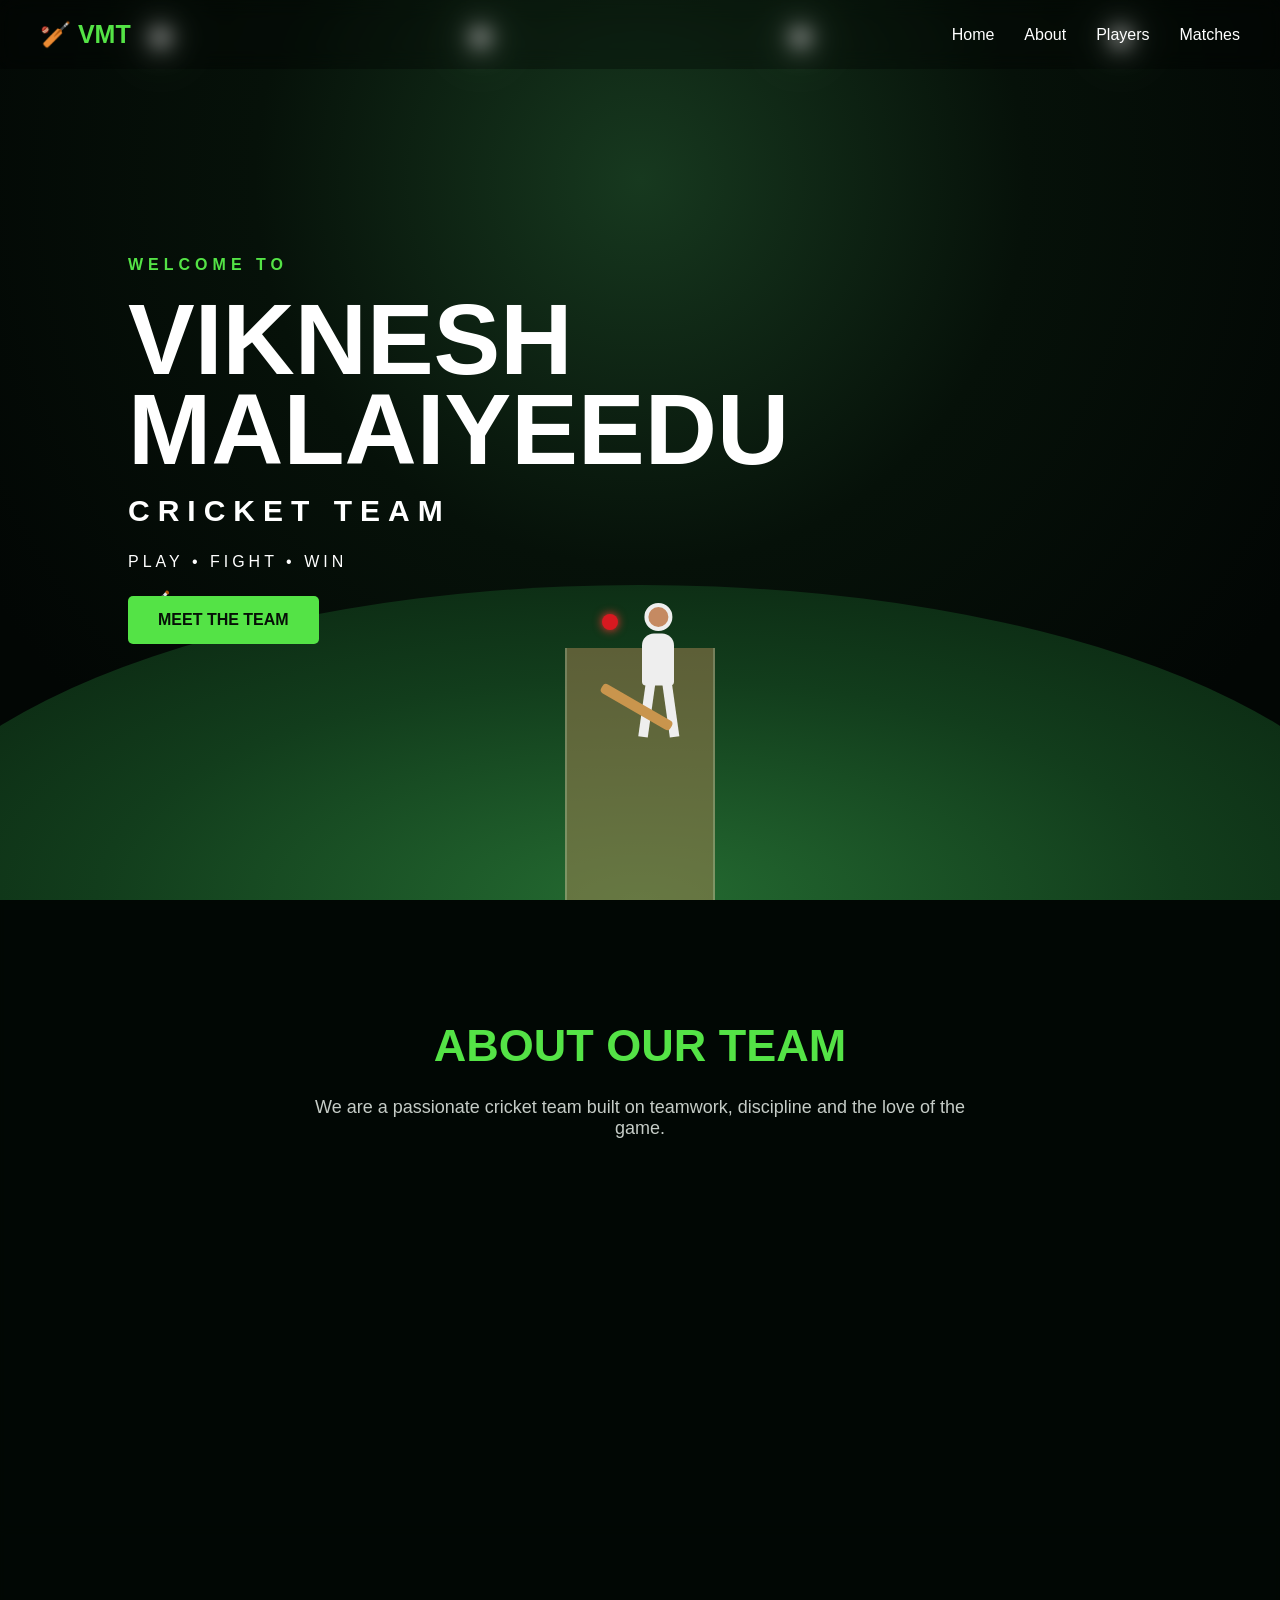
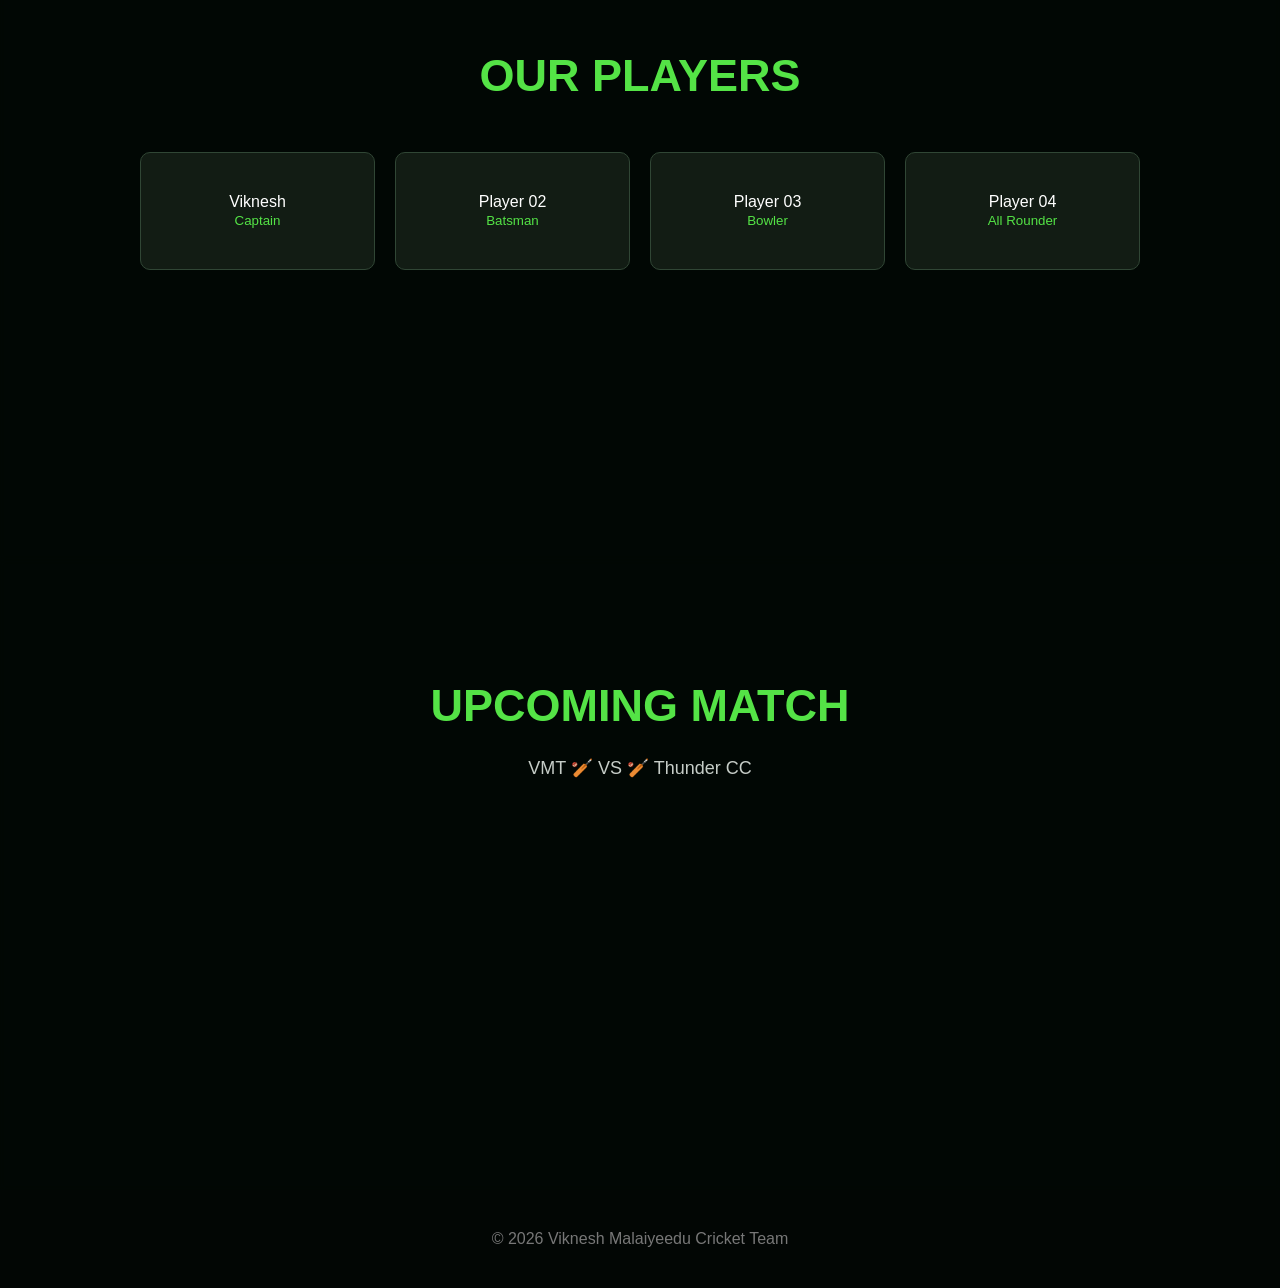
==== index.html @ fd139199 "Rename index.html.html to index.html" ====
<!DOCTYPE html>
<html lang="en">
<head>
    <meta charset="UTF-8">
    <meta name="viewport" content="width=device-width, initial-scale=1.0">

    <title>Viknesh Malaiyeedu Cricket Team</title>

    <link rel="stylesheet" href="style.css">
</head>

<body>

    <!-- Animated Cricket Background -->
    <div class="cricket-bg">

        <!-- Stadium -->
        <div class="stadium-lights">
            <span></span>
            <span></span>
            <span></span>
            <span></span>
        </div>

        <!-- Ground -->
        <div class="ground">
            <div class="pitch"></div>
        </div>

        <!-- Batsman -->
        <div class="batsman">
            <div class="head"></div>
            <div class="body"></div>
            <div class="leg left-leg"></div>
            <div class="leg right-leg"></div>

            <div class="bat"></div>
        </div>

        <!-- Cricket Ball -->
        <div class="ball">🏏</div>

        <!-- Hit Ball -->
        <div class="hit-ball"></div>

        <!-- FOUR -->
        <div class="four">4</div>

        <!-- SIX -->
        <div class="six">6</div>

        <!-- Particles -->
        <div class="particles">
            <span>✦</span>
            <span>✦</span>
            <span>•</span>
            <span>✦</span>
            <span>•</span>
            <span>✦</span>
        </div>

    </div>


    <!-- Main Website Content -->
    <header>
        <nav>
            <div class="logo">
                🏏 VMT
            </div>

            <ul>
                <li><a href="#home">Home</a></li>
                <li><a href="#about">About</a></li>
                <li><a href="#players">Players</a></li>
                <li><a href="#matches">Matches</a></li>
            </ul>
        </nav>
    </header>


    <main id="home">

        <div class="content">

            <p class="welcome">WELCOME TO</p>

            <h1>
                VIKNESH<br>
                MALAIYEEDU
            </h1>

            <h2>CRICKET TEAM</h2>

            <p class="tagline">
                PLAY • FIGHT • WIN
            </p>

            <a href="#players" class="button">
                MEET THE TEAM
            </a>

        </div>

    </main>


    <section id="about">
        <h2>ABOUT OUR TEAM</h2>

        <p>
            We are a passionate cricket team built on teamwork,
            discipline and the love of the game.
        </p>
    </section>


    <section id="players">
        <h2>OUR PLAYERS</h2>

        <div class="players">
            <div>Viknesh<br><small>Captain</small></div>
            <div>Player 02<br><small>Batsman</small></div>
            <div>Player 03<br><small>Bowler</small></div>
            <div>Player 04<br><small>All Rounder</small></div>
        </div>
    </section>


    <section id="matches">
        <h2>UPCOMING MATCH</h2>

        <p>
            VMT 🏏 VS 🏏 Thunder CC
        </p>
    </section>


    <footer>
        <p>
            © 2026 Viknesh Malaiyeedu Cricket Team
        </p>
    </footer>

</body>
</html>
---- style.css ----
/* =================================
   BASIC SETTINGS
================================= */

* {
    margin: 0;
    padding: 0;
    box-sizing: border-box;
}

html {
    scroll-behavior: smooth;
}

body {
    font-family: Arial, sans-serif;
    background: #020604;
    color: white;
    overflow-x: hidden;
}


/* =================================
   CRICKET BACKGROUND
================================= */

.cricket-bg {
    position: fixed;
    inset: 0;

    width: 100%;
    height: 100vh;

    overflow: hidden;

    z-index: -1;

    background:
        radial-gradient(
            circle at 50% 20%,
            #17391f 0%,
            #061109 40%,
            #020604 80%
        );
}


/* =================================
   STADIUM LIGHTS
================================= */

.stadium-lights {
    position: absolute;

    top: 30px;
    left: 0;

    width: 100%;

    display: flex;
    justify-content: space-around;
}

.stadium-lights span {
    width: 15px;
    height: 15px;

    border-radius: 50%;

    background: white;

    box-shadow:
        0 0 10px white,
        0 0 30px white,
        0 0 60px #b7ffbf;

    animation: lightBlink 2s infinite alternate;
}

.stadium-lights span:nth-child(2) {
    animation-delay: .4s;
}

.stadium-lights span:nth-child(3) {
    animation-delay: .8s;
}

.stadium-lights span:nth-child(4) {
    animation-delay: 1.2s;
}

@keyframes lightBlink {

    from {
        opacity: .5;
    }

    to {
        opacity: 1;
    }

}


/* =================================
   CRICKET GROUND
================================= */

.ground {
    position: absolute;

    bottom: -35%;

    left: -10%;

    width: 120%;
    height: 70%;

    border-radius: 50% 50% 0 0;

    background:
        radial-gradient(
            ellipse,
            #246b31 0%,
            #123d1c 50%,
            #071b0c 100%
        );
}


/* =================================
   PITCH
================================= */

.pitch {
    position: absolute;

    left: 50%;
    top: 10%;

    transform: translateX(-50%);

    width: 150px;
    height: 500px;

    background: #a98655;

    opacity: .5;

    border-left: 2px solid #d8c69c;
    border-right: 2px solid #d8c69c;
}


/* =================================
   BATSMAN
================================= */

.batsman {
    position: absolute;

    left: 48%;
    bottom: 15%;

    width: 80px;
    height: 180px;

    transform: scale(.8);
}


/* Head */

.head {
    position: absolute;

    top: 0;
    left: 28px;

    width: 35px;
    height: 35px;

    border-radius: 50%;

    background: #c58a62;

    border: 5px solid #eeeeee;
}


/* Body */

.body {
    position: absolute;

    top: 38px;
    left: 25px;

    width: 40px;
    height: 65px;

    border-radius: 15px 15px 5px 5px;

    background: #eeeeee;
}


/* Legs */

.leg {
    position: absolute;

    top: 98px;

    width: 12px;
    height: 70px;

    background: #eeeeee;

    transform-origin: top;
}

.left-leg {
    left: 30px;
    transform: rotate(8deg);
}

.right-leg {
    left: 50px;
    transform: rotate(-8deg);
}


/* =================================
   BAT
================================= */

.bat {
    position: absolute;

    top: 55px;
    left: 55px;

    width: 13px;
    height: 100px;

    background: #c9954d;

    border-radius: 5px;

    transform-origin: bottom center;

    transform: rotate(-60deg);

    animation: batSwing 2.5s infinite;
}


/* Bat swing */

@keyframes batSwing {

    0% {
        transform: rotate(-60deg);
    }

    35% {
        transform: rotate(-60deg);
    }

    45% {
        transform: rotate(35deg);
    }

    55% {
        transform: rotate(65deg);
    }

    70% {
        transform: rotate(-60deg);
    }

    100% {
        transform: rotate(-60deg);
    }

}


/* =================================
   BOWLING BALL
================================= */

.ball {
    position: absolute;

    left: 10%;

    bottom: 30%;

    font-size: 35px;

    animation: ballMove 2.5s infinite;
}


/* Ball moves toward batsman */

@keyframes ballMove {

    0% {
        left: 10%;
        bottom: 30%;

        transform: scale(.5);
    }

    35% {
        left: 38%;
        bottom: 29%;

        transform: scale(.8);
    }

    42% {
        left: 46%;
        bottom: 29%;

        transform: scale(1);
    }

    45% {
        opacity: 0;
    }

    100% {
        opacity: 0;
    }

}


/* =================================
   HIT BALL
================================= */

.hit-ball {
    position: absolute;

    left: 47%;
    bottom: 30%;

    width: 16px;
    height: 16px;

    border-radius: 50%;

    background: #d71920;

    box-shadow:
        0 0 10px #ff3333;

    animation: hitBall 5s infinite;
}


/* Ball flies after hit */

@keyframes hitBall {

    0% {
        left: 47%;
        bottom: 30%;

        opacity: 0;
    }

    8% {
        opacity: 0;
    }

    12% {
        opacity: 1;
    }

    /* Ball goes toward boundary */

    40% {
        left: 90%;
        bottom: 55%;

        transform: scale(1.2);
    }

    /* Ball goes high */

    55% {
        left: 75%;
        bottom: 85%;

        transform: scale(.7);
    }

    70% {
        left: 95%;
        bottom: 75%;

        opacity: 1;
    }

    75% {
        opacity: 0;
    }

    100% {
        opacity: 0;
    }

}


/* =================================
   FOUR
================================= */

.four {
    position: absolute;

    right: 8%;
    top: 40%;

    font-size: 100px;

    font-weight: 900;

    color: #54e346;

    text-shadow:
        0 0 10px #54e346,
        0 0 30px #54e346;

    opacity: 0;

    animation: showFour 5s infinite;
}

@keyframes showFour {

    0%,
    45% {
        opacity: 0;
        transform: scale(.3);
    }

    50% {
        opacity: 1;
        transform: scale(1.2);
    }

    60% {
        opacity: 1;
        transform: scale(1);
    }

    68%,
    100% {
        opacity: 0;
    }

}


/* =================================
   SIX
================================= */

.six {
    position: absolute;

    right: 30%;
    top: 12%;

    font-size: 130px;

    font-weight: 900;

    color: #ffd000;

    text-shadow:
        0 0 10px #ffd000,
        0 0 30px #ff9900;

    opacity: 0;

    animation: showSix 5s infinite;
}

@keyframes showSix {

    0%,
    55% {
        opacity: 0;

        transform: scale(.2) rotate(-20deg);
    }

    60% {
        opacity: 1;

        transform: scale(1.2) rotate(0);
    }

    70% {
        opacity: 1;

        transform: scale(1);
    }

    80%,
    100% {
        opacity: 0;
    }

}


/* =================================
   PARTICLES
================================= */

.particles span {
    position: absolute;

    color: #54e346;

    font-size: 25px;

    opacity: 0;

    animation: particles 4s infinite;
}

.particles span:nth-child(1) {
    left: 20%;
    top: 30%;
    animation-delay: .5s;
}

.particles span:nth-child(2) {
    left: 70%;
    top: 25%;
    animation-delay: 1s;
}

.particles span:nth-child(3) {
    left: 50%;
    top: 50%;
    animation-delay: 1.5s;
}

.particles span:nth-child(4) {
    left: 80%;
    top: 60%;
    animation-delay: 2s;
}

.particles span:nth-child(5) {
    left: 30%;
    top: 70%;
    animation-delay: 2.5s;
}

.particles span:nth-child(6) {
    left: 60%;
    top: 40%;
    animation-delay: 3s;
}

@keyframes particles {

    0% {
        opacity: 0;
        transform: translateY(30px) scale(.5);
    }

    50% {
        opacity: 1;
    }

    100% {
        opacity: 0;
        transform: translateY(-100px) scale(1.5);
    }

}


/* =================================
   NAVIGATION
================================= */

header {
    position: fixed;

    top: 0;
    left: 0;

    width: 100%;

    padding: 20px;

    z-index: 10;

    background: rgba(0, 0, 0, .3);

    backdrop-filter: blur(10px);
}

nav {
    max-width: 1200px;

    margin: auto;

    display: flex;

    justify-content: space-between;

    align-items: center;
}

.logo {
    font-size: 25px;

    font-weight: bold;

    color: #54e346;
}

nav ul {
    display: flex;

    gap: 30px;

    list-style: none;
}

nav a {
    color: white;

    text-decoration: none;

    transition: .3s;
}

nav a:hover {
    color: #54e346;
}


/* =================================
   MAIN HERO
================================= */

main {
    min-height: 100vh;

    display: flex;

    align-items: center;

    padding-left: 10%;

    position: relative;
}

.content {
    position: relative;

    z-index: 5;

    max-width: 650px;
}

.welcome {
    color: #54e346;

    letter-spacing: 5px;

    font-weight: bold;
}

.content h1 {
    font-size: clamp(50px, 8vw, 100px);

    line-height: .9;

    margin: 20px 0;

    font-weight: 900;
}

.content h2 {
    font-size: 30px;

    letter-spacing: 8px;
}

.tagline {
    margin: 25px 0;

    letter-spacing: 4px;
}


/* =================================
   BUTTON
================================= */

.button {
    display: inline-block;

    padding: 15px 30px;

    background: #54e346;

    color: #061007;

    text-decoration: none;

    font-weight: bold;

    border-radius: 5px;

    transition: .3s;
}

.button:hover {
    transform: translateY(-5px);

    background: white;
}


/* =================================
   SECTIONS
================================= */

section {
    min-height: 70vh;

    padding: 120px 10%;

    text-align: center;

    background: rgba(2, 8, 4, .75);

    backdrop-filter: blur(3px);
}

section h2 {
    font-size: 45px;

    margin-bottom: 25px;

    color: #54e346;
}

section p {
    max-width: 700px;

    margin: auto;

    color: #c5ccc7;

    font-size: 18px;
}


/* =================================
   PLAYERS
================================= */

.players {
    max-width: 1000px;

    margin: 50px auto;

    display: grid;

    grid-template-columns: repeat(4, 1fr);

    gap: 20px;
}

.players div {
    padding: 40px 20px;

    background: rgba(20, 30, 23, .9);

    border: 1px solid #304635;

    border-radius: 10px;

    transition: .3s;
}

.players div:hover {
    transform: translateY(-10px);

    border-color: #54e346;
}

.players small {
    color: #54e346;
}


/* =================================
   FOOTER
================================= */

footer {
    padding: 40px;

    text-align: center;

    background: #020604;

    color: #777;
}


/* =================================
   MOBILE
================================= */

@media (max-width: 768px) {

    nav ul {
        display: none;
    }

    main {
        padding: 100px 25px;

        text-align: center;

        justify-content: center;
    }

    .content h1 {
        font-size: 55px;
    }

    .content h2 {
        font-size: 20px;

        letter-spacing: 4px;
    }

    .players {
        grid-template-columns: 1fr 1fr;
    }

    .batsman {
        left: 42%;
    }

    .four {
        font-size: 70px;
    }

    .six {
        font-size: 90px;
    }
}
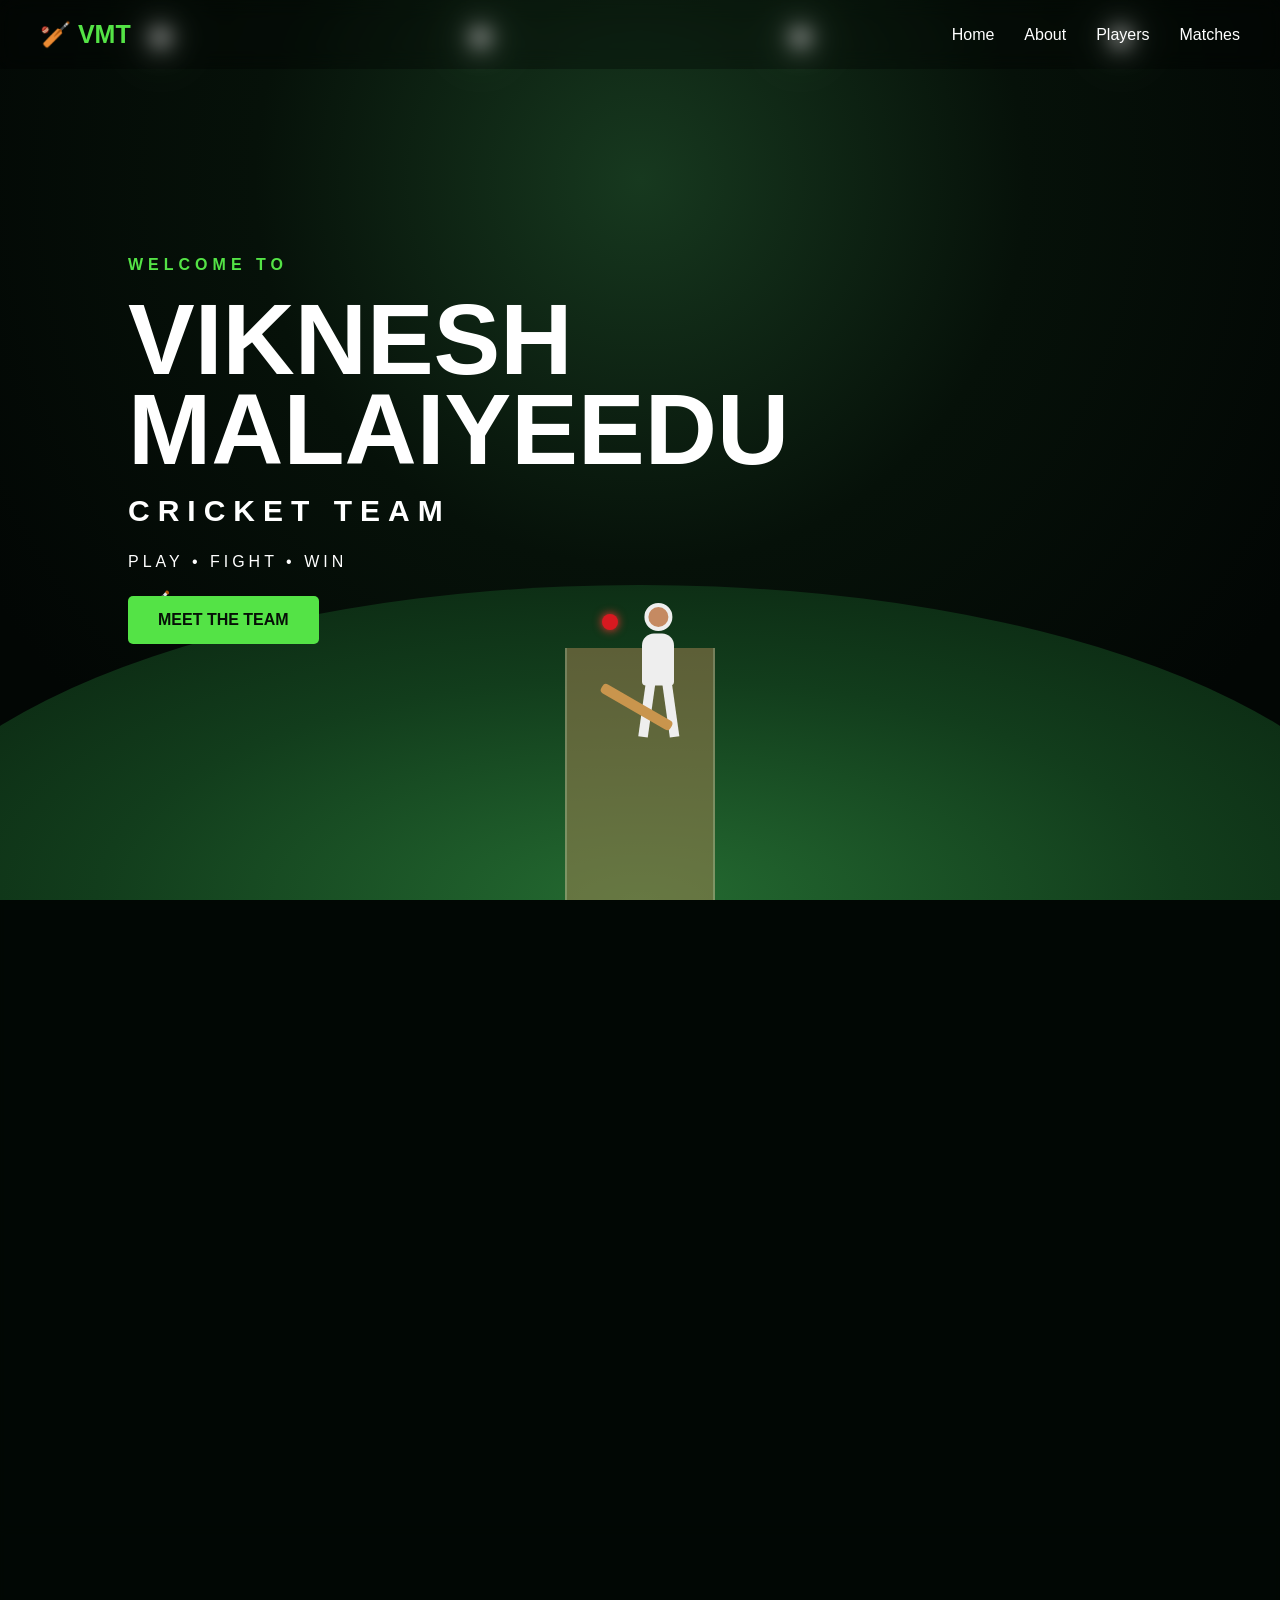
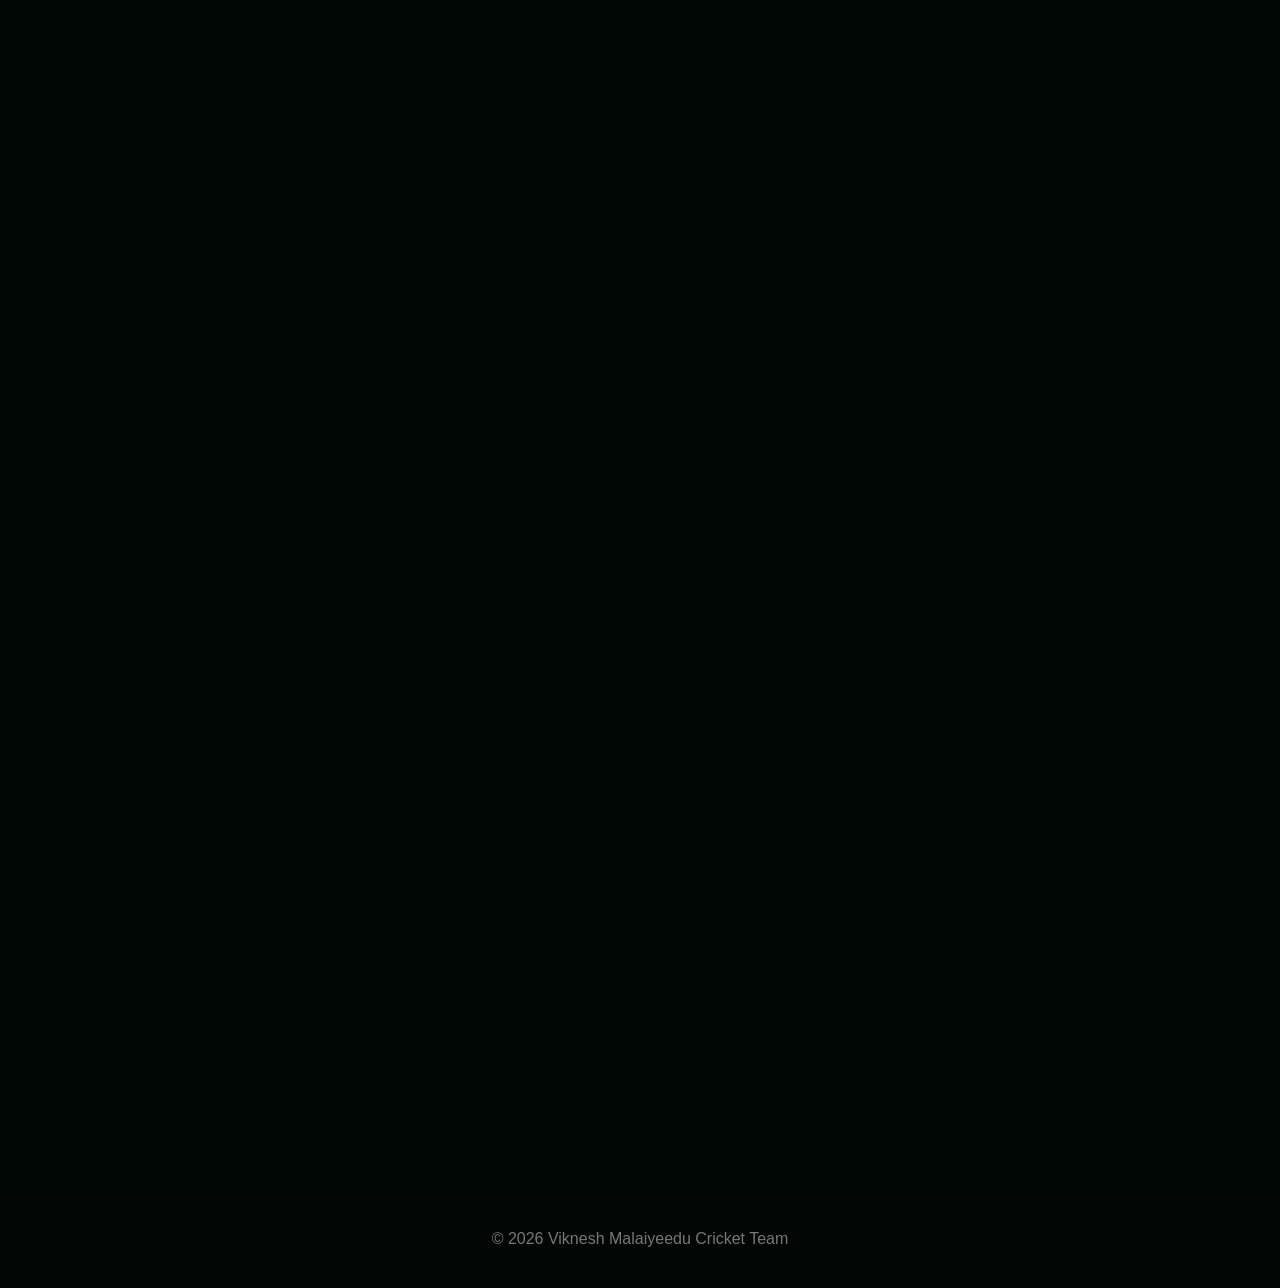
==== commit 783e4b39: "Update index.html" ====
--- a/index.html
+++ b/index.html
@@ -11,10 +11,8 @@
 
 <body>
 
-    <!-- Animated Cricket Background -->
     <div class="cricket-bg">
 
-        <!-- Stadium -->
         <div class="stadium-lights">
             <span></span>
             <span></span>
@@ -22,12 +20,11 @@
             <span></span>
         </div>
 
-        <!-- Ground -->
         <div class="ground">
             <div class="pitch"></div>
         </div>
 
-        <!-- Batsman -->
+       
         <div class="batsman">
             <div class="head"></div>
             <div class="body"></div>
@@ -37,19 +34,17 @@
             <div class="bat"></div>
         </div>
 
-        <!-- Cricket Ball -->
         <div class="ball">🏏</div>
 
-        <!-- Hit Ball -->
         <div class="hit-ball"></div>
 
-        <!-- FOUR -->
+
         <div class="four">4</div>
 
-        <!-- SIX -->
+       
         <div class="six">6</div>
 
-        <!-- Particles -->
+       
         <div class="particles">
             <span>✦</span>
             <span>✦</span>
@@ -62,7 +57,7 @@
     </div>
 
 
-    <!-- Main Website Content -->
+    
     <header>
         <nav>
             <div class="logo">
